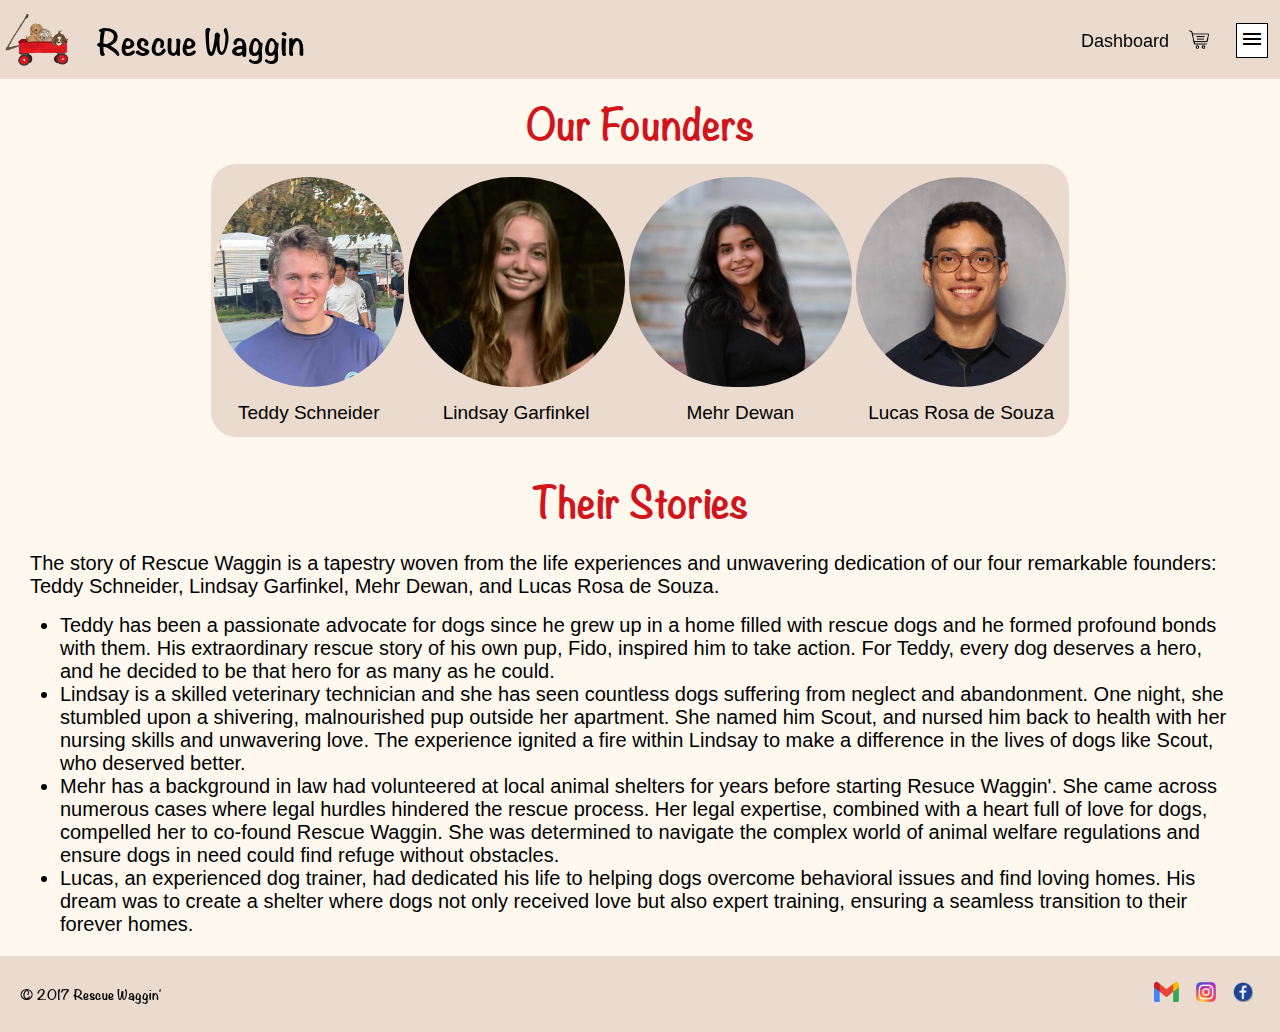
==== aboutUs.html @ d1c4777e "cart and dashboard" ====
<!DOCTYPE html>
<html>
    <head>
        <title>Midterm</title>
        <meta name="viewport" content="width=device-width, initial-scale=1.0">
        <link rel="stylesheet" href="general.css">
        <!-- links library for hamburger and close icons -->
        <link href="https://fonts.googleapis.com/icon?family=Material+Icons" rel="stylesheet">
        <script src="general.js"></script>

        <style type="text/css">
            footer {
                position: relative !important;
            }

            h1 {
                margin: 10px;
                color: rgb(209,21,28);
                text-align: center;
                font-size: 40px;;
            }

            p {
                margin: 10px;
                font-family: 'Lucida Sans', 'Lucida Sans Regular', 'Lucida Grande', 'Lucida Sans Unicode', Geneva, Verdana, sans-serif;
                font-weight: lighter;
                font-size: 20px;
            }

            .ourStory li { 
                margin-right: 25px;
                font-family: 'Lucida Sans', 'Lucida Sans Regular', 'Lucida Grande', 'Lucida Sans Unicode', Geneva, Verdana, sans-serif;
                font-weight: lighter;
                font-size: 20px;
            }

            td img {
                border-radius: 120px;
                margin-top: 10px;
            }
            .about {
                display: flex;
                justify-content: center; /* Center the table horizontally */
                align-items: center;
                flex-wrap: wrap;
                padding: 0 20px; /* Add some horizontal padding for spacing */
            }

            .about td {
                padding: 20px; /* Add some padding to the individual cells for spacing */
                width:50%;
            }


            .about h1 {
                text-align: center;
            }
            
            .founders {
                text-align: center;
                margin: 0 auto; 
                width: 65%; 
                background-color: rgba(152, 106, 79, 0.2);
                border-radius: 25px;
                margin-bottom: 30px;
            }

            .founders p {
                font-size: 19px;
            }

            @media (max-width: 1000px) {     
                td {
                    /* display: flex; */
                    text-align: center;
                    margin-bottom: 20px; 
                    width: 100%;
                    padding: 5px;
                    flex-basis: 100%;
                }

                tr {
                    display: flex;
                    flex-wrap: wrap;
                    width: fit-content;
                    align-items: center;
                }

                .about h1 {
                    text-align: center;
                }
            }

            .ourStory {
                margin: 20px;
            }
        </style>

    </head>
    <body>
        <nav class="nav">
            <ul class="navlist">
            <div class="logo">
                <li> 
                    <a href="index.html"> 
                        <img src="wagonLogo.png" alt="company logo">
                    </a> 
                </li>
                <li class="newTabs" id="companyName"> Rescue Waggin</li>
            </div> 
            </ul>
        </nav>

        <ul class="profile">
            <li>
                <a class="newTabs" href="dashboard.php">Dashboard</a>
            </li>
        </ul>
        <ul class="cart">
            <li>
                <a class="newTabs" href="index.html"><img src="images/cart.png" width="20"></a>
            </li>
        </ul>
        <ul class="tabGroup">
            <li> 
                <a class="tabs" href="aboutUs.html"  id="current"> OUR STORY</a> 
            </li>
            <li>
                <a class="tabs" href="rescues.html"> RECENT RESCUES</a>
            </li>
            <li>
            <a class="tabs" href="adoption.php"> ADOPT A DOG</a>
            </li>
            <li>
                <a class="tabs" href="availableDogs.php"> AVAILABLE DOGS</a>
            </li>
            <li>
                <a class="tabs" href="contact.html"> CONTACT US</a>
            </li>
            <li>
                <a class="tabs" href="events.html"> EVENTS </a>
            </li>
            <li>
                <a class="tabs" href="items.php"> DOG PRODUCTS </a>
            </li>
        </ul>

        <button class="hamburger">
            <div class="menuIcon material-icons"> menu</div>
            <div class="closeIcon material-icons"> close</div>
        </button>

        <h1>Our Founders</h1>

        <table class="founders">
            <tr>
                <td>
                    <img src="Teddy.jpg" height="210">
                    <p>Teddy Schneider</p>
                </td>
                <td>
                    <img src="lindsay.jpg" height="210">
                    <p>Lindsay Garfinkel</p>
                </td>
                <td>
                    <img src="Mehr.jpg" height="210">
                    <p>Mehr Dewan</p>
                </td>
                <td>
                    <img src="lucas2.jpg" height="210">
                    <p>Lucas Rosa de Souza</p>
                </td>
            </tr>
        </table>
    
        <h1>Their Stories</h1>
        
                
        <div class="ourStory">
            <p>The story of Rescue Waggin is a tapestry woven from the life experiences and unwavering dedication of 
                our four remarkable founders: Teddy Schneider, Lindsay Garfinkel, Mehr Dewan, and Lucas Rosa de Souza.</p>     
            <ul>
                <li> <b>Teddy</b> has been a passionate advocate for dogs since he grew up in a home filled with rescue dogs and he 
                    formed profound bonds with them. His extraordinary rescue story of his own pup, Fido, inspired him to 
                    take action. For Teddy, every dog deserves a hero, and he decided to be that hero for as many as he could.</li>
                <li> <b>Lindsay</b> is a skilled veterinary technician and she has seen countless dogs suffering from neglect and abandonment. 
                    One night, she stumbled upon a shivering, malnourished pup outside her apartment. She named him Scout, and nursed 
                    him back to health with her nursing skills and unwavering love. The experience ignited a fire within Lindsay to 
                    make a difference in the lives of dogs like Scout, who deserved better.</li>
                <li> <b>Mehr</b> has a background in law had volunteered at local animal shelters for years before starting Resuce Waggin'. 
                    She came across numerous cases where legal hurdles hindered the rescue process. Her legal expertise, combined 
                    with a heart full of love for dogs, compelled her to co-found Rescue Waggin. She was determined to navigate the complex world of animal welfare regulations and ensure dogs in need could find refuge without obstacles.</li>
                <li><b>Lucas</b>, an experienced dog trainer, had dedicated his life to helping dogs overcome behavioral issues and find 
                    loving homes. His dream was to create a shelter where dogs not only received love but also expert training, 
                    ensuring a seamless transition to their forever homes.</li>
            </ul>
        </div>

        <footer>
            <h4> &copy; 2017 Rescue Waggin' </h4>
            <ul class="nav">
                <li> <a href="https://www.gmail.com"><img src="images/gmailLogo.png" style="width:25px;height:20px;"></a> </li>
                <li> <a href="https://www.instagram.com"><img src="images/instagramLogo.png" style="width:20px;height:20px;"></a> </li>
                <li> <a href="https://www.facebook.com"><img src="images/facebookLogo.png" style="width:20px;height:20px;"></a> </li>
            </ul>
        </footer>

    </body>
</html>
---- general.css ----
/* * {
    font-family: Noteworthy;
} */

body {
    margin: 0;
    background-color:rgb(255, 248, 238);
    font-family: Noteworthy;
}

@font-face {
    font-family: Noteworthy;
    src: url(Noteworthy.ttf);
}

.nav {
    /* position: sticky; */
    top: 0;
    z-index: 99;
}

h1 {
    font-size: 40px;;
}

.navlist {
    overflow: hidden;
    list-style-type: none;
    margin: 0;
    background-color: rgba(152, 106, 79, 0.2);
    padding: 0;
    font-size: large;
    -webkit-backdrop-filter: blur(20px);
    backdrop-filter: blur(20px);
}

.logo {
    display: flex;
    flex-direction: row;
}

.logo img{
    vertical-align: middle;
    width: 80px;
    height: 73px;
    background-color: transparent;
    padding-bottom: 3px;
    padding-top: 2px;
}


.logo span {
    float: right;
    padding-top: 15px;
}

#companyName {
    font-size: xx-large;
    font-weight: 800;
    padding: 14px 16px;
}

/* new tab group style */
.profile {
    list-style-type: none;
    font-size: large;
    position: absolute;
    display: flex;
    flex-direction: row;
    margin-top: 10px;
    margin-right: 40px;
    top: 0;
    right: 50px;
    width: fit-content;
    height: auto;
    z-index: 99;
    background: transparent;
    border-radius: 5%;
}

.profile li a {
    text-decoration: none;
    color: black;
    padding:  14px 5px;
    font-family: 'Lucida Sans', 'Lucida Sans Regular', 'Lucida Grande', 'Lucida Sans Unicode', Geneva, Verdana, sans-serif;
}

.profile li {
    padding:  14px 16px;
    
}

.profile li a:hover {
    background-color: rgba(255, 255, 255, 0.2);
    border-radius: 25px;
}

.cart {
    list-style-type: none;
    font-size: large;
    position: absolute;
    display: flex;
    flex-direction: row;
    margin-top: 12px;
    /* margin-right: 11px; */
    top: 0;
    right: 50px;
    width: fit-content;
    height: auto;
    z-index: 99;
    background: transparent;
    border-radius: 5%;
    padding-left: 0px;
}

.cart li a {
    text-decoration: none;
    padding:  14px 5px;
}

.cart li {
    padding:  14px 16px;
}

.cart li a:hover {
    background-color: rgba(255, 255, 255, 0.2);
    border-radius: 25px;
}

.tabGroup {
    list-style-type: none;
    font-size: large;
    position: fixed;
    display: flex;
    flex-direction: column;
    transform: translateY(-200%); 
    transition: transform 0.5s;
    margin-top: 42px;
    margin-right: 11px;
    top: 0;
    right: 0;
    width: fit-content;
    height: auto;
    z-index: 99;
    background: white; 
    border-radius: 5%;
    opacity: 0;
}


/* navigation tab specific highlighting */
.tabGroup li a{
    float: right;
    transition-duration: 0.4s;
    /* color: black; */
    color: black;
    text-align: center;
    text-decoration: none;
    padding: 14px 16px;
}

/* Make the current page's tab red */
#current {
    /* color: rgb(209,21,28); */
    color: rgb(209,21,28);
}

.tabGroup li a:hover {
    background-color: rgba(209,21,28, 0.15);
    border-radius: 25px;
}

.tabGroup li a:active {
    background-color: (255, 255, 255, 0.4);
    border-radius: 25px;
}

/* Hamburger menu design */
.hamburger {
    position: absolute;
    z-index: 100;
    top: 23px;
    right: 12px;
    left: -10;
    padding: 3px;
    border: black solid 1px;
    background-color: white;
    cursor: pointer;
    transform: translateY(0);
    transition: transform 0.5s;
}

.showMenu {
    transform: translateY(0);
}

.closeIcon {
    display: none;
}

.menuIcon {
    display: block;
}

/* Footer Styling */
footer {
    position: absolute;
    bottom: 0;
    left: 0; 
    right: 0; 
    overflow-x: hidden; 
    z-index: 100;
    background-color: rgba(152, 106, 79, 0.2);
    display: flex;
    justify-content: space-between;
    align-items: center;
    padding: 10px 20px;
    color: black;
    font-size: 13px;
    text-align: center;
    -webkit-backdrop-filter: blur(10px);
    backdrop-filter: blur(10px);
}

footer ul.nav {
    list-style: none;
    padding: 0;
    margin: 0;
}

footer li {
    color: black;
    font-size: 13px;
    text-decoration: none;
    display: inline-block; 
    justify-content: flex-end;
    margin: 7px;
    align-items: center;
}


/* Media Queries for responsive design */
@media (max-width: 995px) {
    .CompanyName {
        font-size: 30px;
    }

    /* .hamburger {
        transform: translateY(0);
        transition: transform 0.5s;
    }

    .tabGroup li a:hover {
        background-color: rgba(255, 255, 255, 0.2);
    }

    .tabGroup {
        list-style-type: none;
        font-size: large;
        position: fixed;
        display: flex;
        flex-direction: column;
        transform: translateY(-200%); 
        transition: transform 0.5s;
        margin-top: 42px;
        margin-right: 11px;
        top: 0;
        right: 0;
        width: fit-content;
        height: auto;
        z-index: 99;
        background: navy; 
        border-radius: 5%;
        opacity: 0;
    }

    #current {
        color: yellow;
    }

    .tabGroup li a {
        color: white;
    }

    /* Class added and removed by JS for hamburger menu */
    /* .showMenu {
        transform: translateY(0);
    //}  */
}
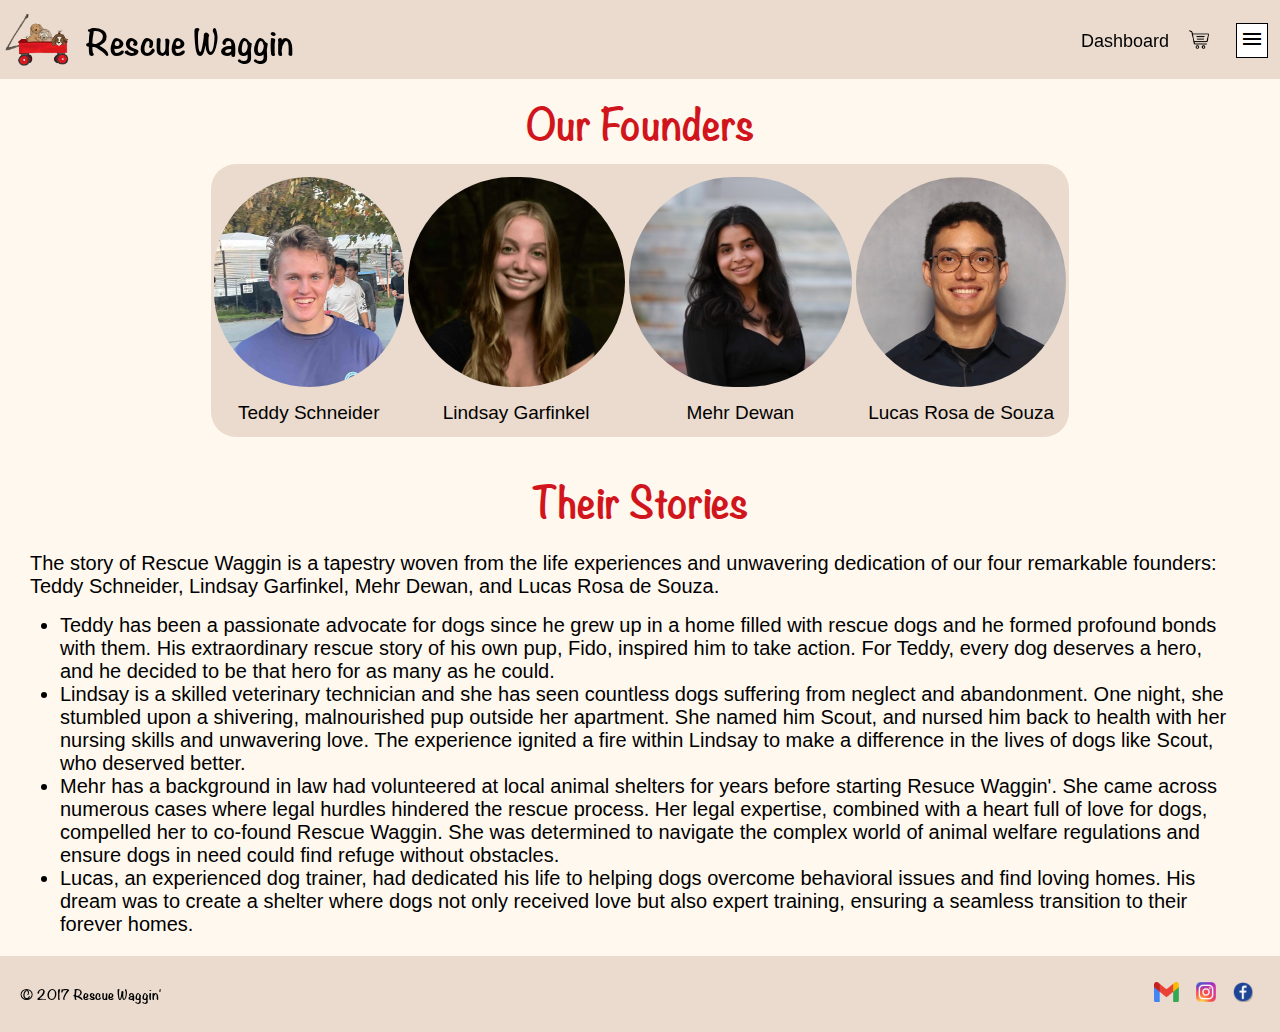
==== commit dd621542: "Updates" ====
--- a/aboutUs.html
+++ b/aboutUs.html
@@ -118,7 +118,7 @@
         </ul>
         <ul class="cart">
             <li>
-                <a class="newTabs" href="index.html"><img src="images/cart.png" width="20"></a>
+                <a class="newTabs" href="shoppingCart.php"><img src="images/cart.png" width="20"></a>
             </li>
         </ul>
         <ul class="tabGroup">
--- a/general.css
+++ b/general.css
@@ -57,7 +57,7 @@
 #companyName {
     font-size: xx-large;
     font-weight: 800;
-    padding: 14px 16px;
+    padding: 14px 5px;
 }
 
 /* new tab group style */
@@ -130,7 +130,7 @@
 .tabGroup {
     list-style-type: none;
     font-size: large;
-    position: fixed;
+    position: absolute;
     display: flex;
     flex-direction: column;
     transform: translateY(-200%); 
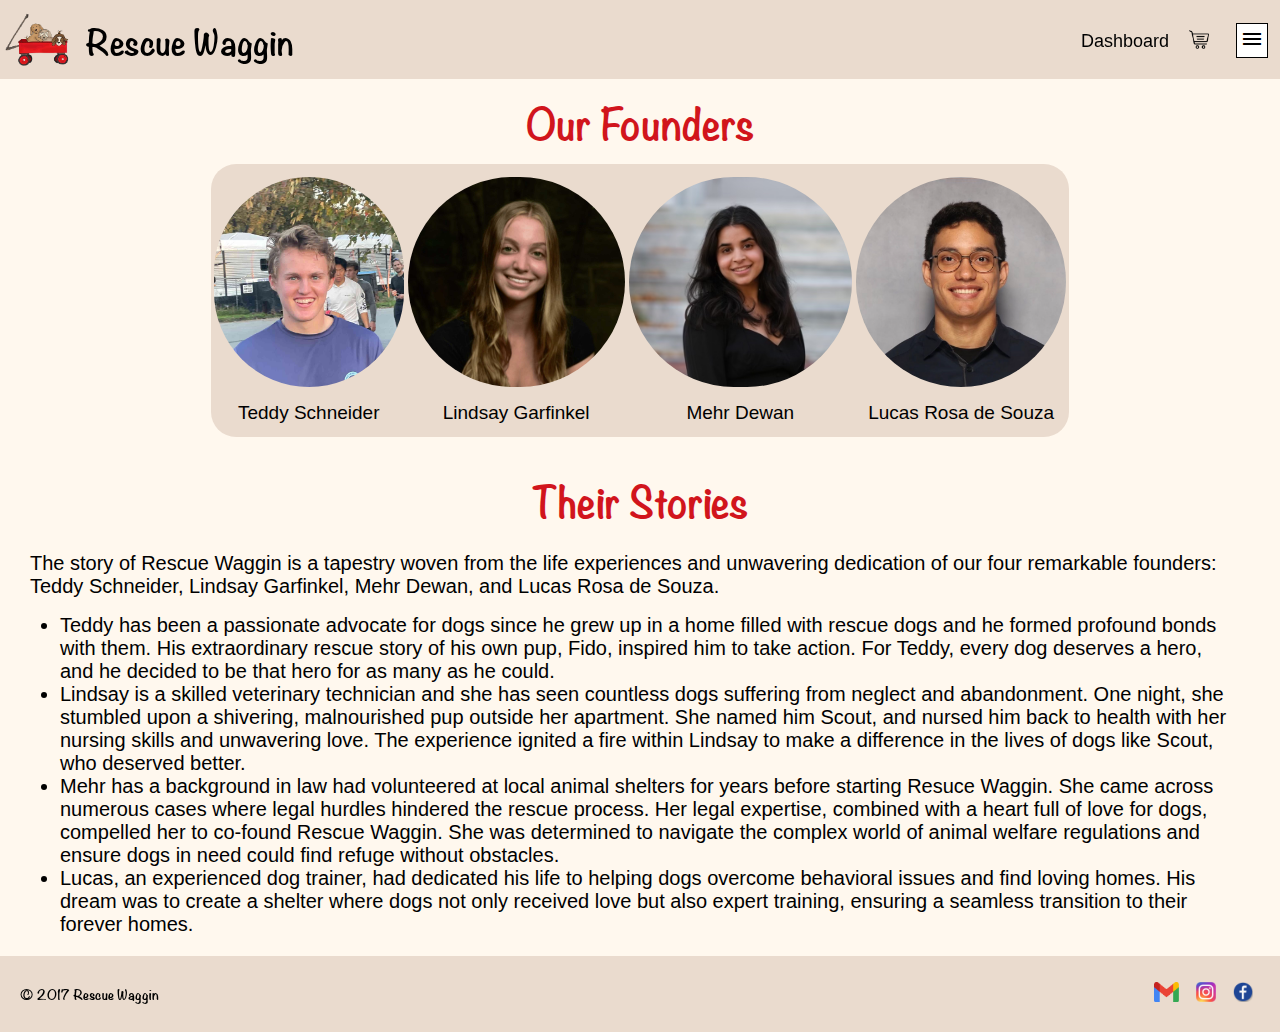
==== commit 1f9486e8: "take out ' in waggin', fix dashboard style" ====
--- a/aboutUs.html
+++ b/aboutUs.html
@@ -94,20 +94,28 @@
             .ourStory {
                 margin: 20px;
             }
+
+            #companyName a {
+                text-decoration: none;
+                color: black;
+            }
+
         </style>
 
     </head>
     <body>
         <nav class="nav">
             <ul class="navlist">
-            <div class="logo">
-                <li> 
-                    <a href="index.html"> 
-                        <img src="wagonLogo.png" alt="company logo">
-                    </a> 
-                </li>
-                <li class="newTabs" id="companyName"> Rescue Waggin</li>
-            </div> 
+                <div class="logo">
+                    <li> 
+                        <a href="index.html"> 
+                            <img src="wagonLogo.png" alt="company logo">
+                        </a> 
+                    </li>
+                    <li class="newTabs" id="companyName"> 
+                        <a href="index.html"> Rescue Waggin </a>
+                    </li>
+                </div> 
             </ul>
         </nav>
 
@@ -132,7 +140,7 @@
             <a class="tabs" href="adoption.php"> ADOPT A DOG</a>
             </li>
             <li>
-                <a class="tabs" href="availableDogs.php"> AVAILABLE DOGS</a>
+                <a class="tabs" href="availableDogs.php"> SEE OUR DOGS</a>
             </li>
             <li>
                 <a class="tabs" href="contact.html"> CONTACT US</a>
@@ -187,7 +195,7 @@
                     One night, she stumbled upon a shivering, malnourished pup outside her apartment. She named him Scout, and nursed 
                     him back to health with her nursing skills and unwavering love. The experience ignited a fire within Lindsay to 
                     make a difference in the lives of dogs like Scout, who deserved better.</li>
-                <li> <b>Mehr</b> has a background in law had volunteered at local animal shelters for years before starting Resuce Waggin'. 
+                <li> <b>Mehr</b> has a background in law had volunteered at local animal shelters for years before starting Resuce Waggin. 
                     She came across numerous cases where legal hurdles hindered the rescue process. Her legal expertise, combined 
                     with a heart full of love for dogs, compelled her to co-found Rescue Waggin. She was determined to navigate the complex world of animal welfare regulations and ensure dogs in need could find refuge without obstacles.</li>
                 <li><b>Lucas</b>, an experienced dog trainer, had dedicated his life to helping dogs overcome behavioral issues and find 
@@ -197,7 +205,7 @@
         </div>
 
         <footer>
-            <h4> &copy; 2017 Rescue Waggin' </h4>
+            <h4> &copy; 2017 Rescue Waggin </h4>
             <ul class="nav">
                 <li> <a href="https://www.gmail.com"><img src="images/gmailLogo.png" style="width:25px;height:20px;"></a> </li>
                 <li> <a href="https://www.instagram.com"><img src="images/instagramLogo.png" style="width:20px;height:20px;"></a> </li>
--- a/general.css
+++ b/general.css
@@ -181,7 +181,6 @@
     z-index: 100;
     top: 23px;
     right: 12px;
-    left: -10;
     padding: 3px;
     border: black solid 1px;
     background-color: white;
@@ -241,8 +240,9 @@
 
 /* Media Queries for responsive design */
 @media (max-width: 995px) {
-    .CompanyName {
-        font-size: 30px;
+    #companyName a {
+        /* font-size: 30px; */
+        display: none;
     }
 
     /* .hamburger {
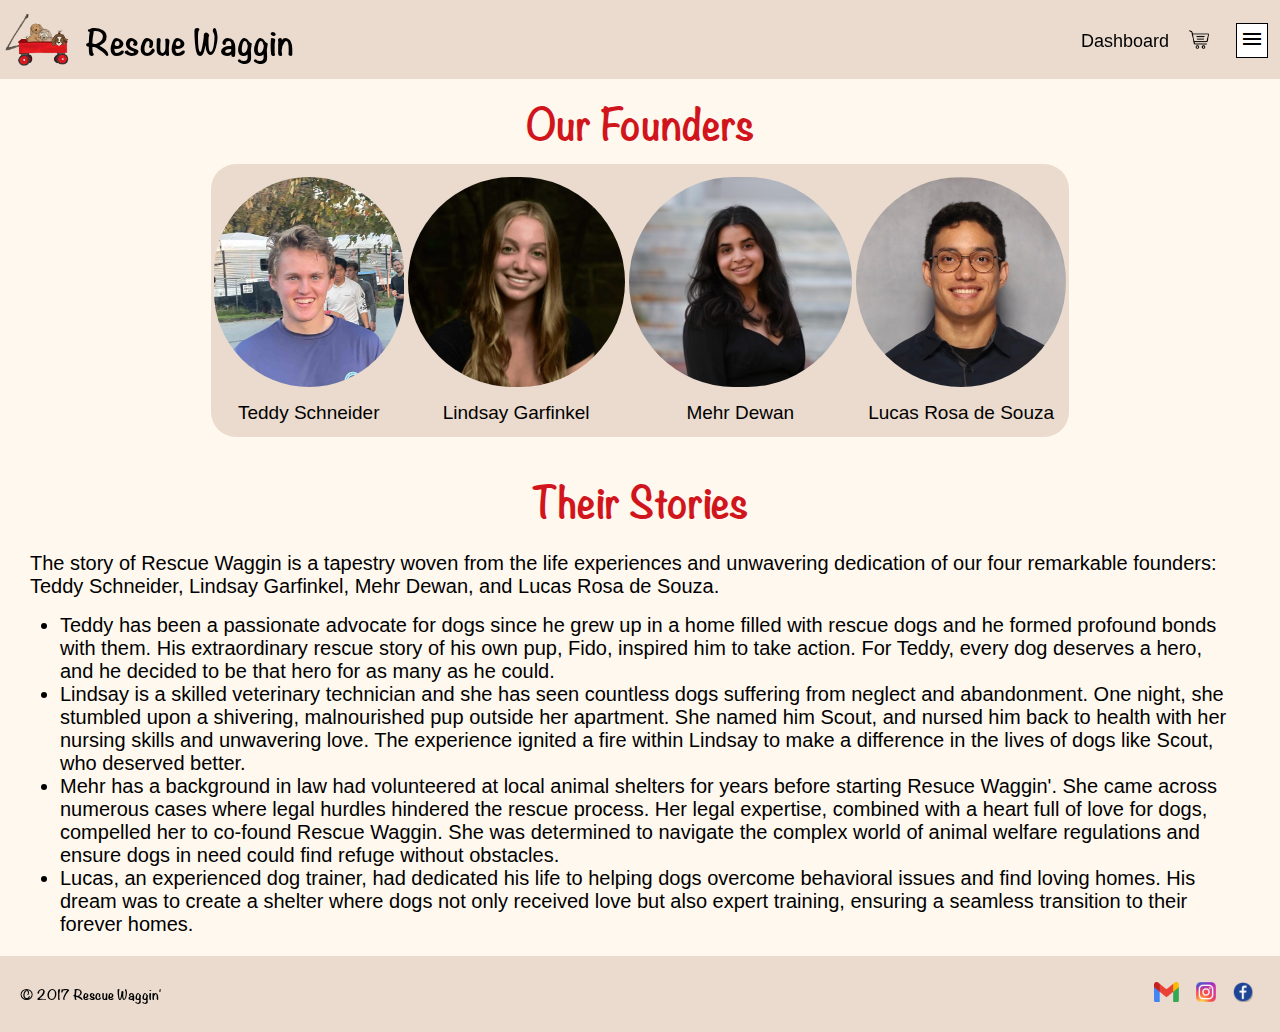
==== commit f101bdcf: "Merge branch 'main' of github.com:t-schneids/midterm into lucas" ====
--- a/aboutUs.html
+++ b/aboutUs.html
@@ -195,7 +195,7 @@
                     One night, she stumbled upon a shivering, malnourished pup outside her apartment. She named him Scout, and nursed 
                     him back to health with her nursing skills and unwavering love. The experience ignited a fire within Lindsay to 
                     make a difference in the lives of dogs like Scout, who deserved better.</li>
-                <li> <b>Mehr</b> has a background in law had volunteered at local animal shelters for years before starting Resuce Waggin. 
+                <li> <b>Mehr</b> has a background in law had volunteered at local animal shelters for years before starting Resuce Waggin'. 
                     She came across numerous cases where legal hurdles hindered the rescue process. Her legal expertise, combined 
                     with a heart full of love for dogs, compelled her to co-found Rescue Waggin. She was determined to navigate the complex world of animal welfare regulations and ensure dogs in need could find refuge without obstacles.</li>
                 <li><b>Lucas</b>, an experienced dog trainer, had dedicated his life to helping dogs overcome behavioral issues and find 
@@ -205,7 +205,7 @@
         </div>
 
         <footer>
-            <h4> &copy; 2017 Rescue Waggin </h4>
+            <h4> &copy; 2017 Rescue Waggin' </h4>
             <ul class="nav">
                 <li> <a href="https://www.gmail.com"><img src="images/gmailLogo.png" style="width:25px;height:20px;"></a> </li>
                 <li> <a href="https://www.instagram.com"><img src="images/instagramLogo.png" style="width:20px;height:20px;"></a> </li>
--- a/general.css
+++ b/general.css
@@ -87,7 +87,6 @@
 
 .profile li {
     padding:  14px 16px;
-    
 }
 
 .profile li a:hover {
@@ -240,9 +239,8 @@
 
 /* Media Queries for responsive design */
 @media (max-width: 995px) {
-    #companyName a {
-        /* font-size: 30px; */
-        display: none;
+    .CompanyName {
+        font-size: 30px;
     }
 
     /* .hamburger {
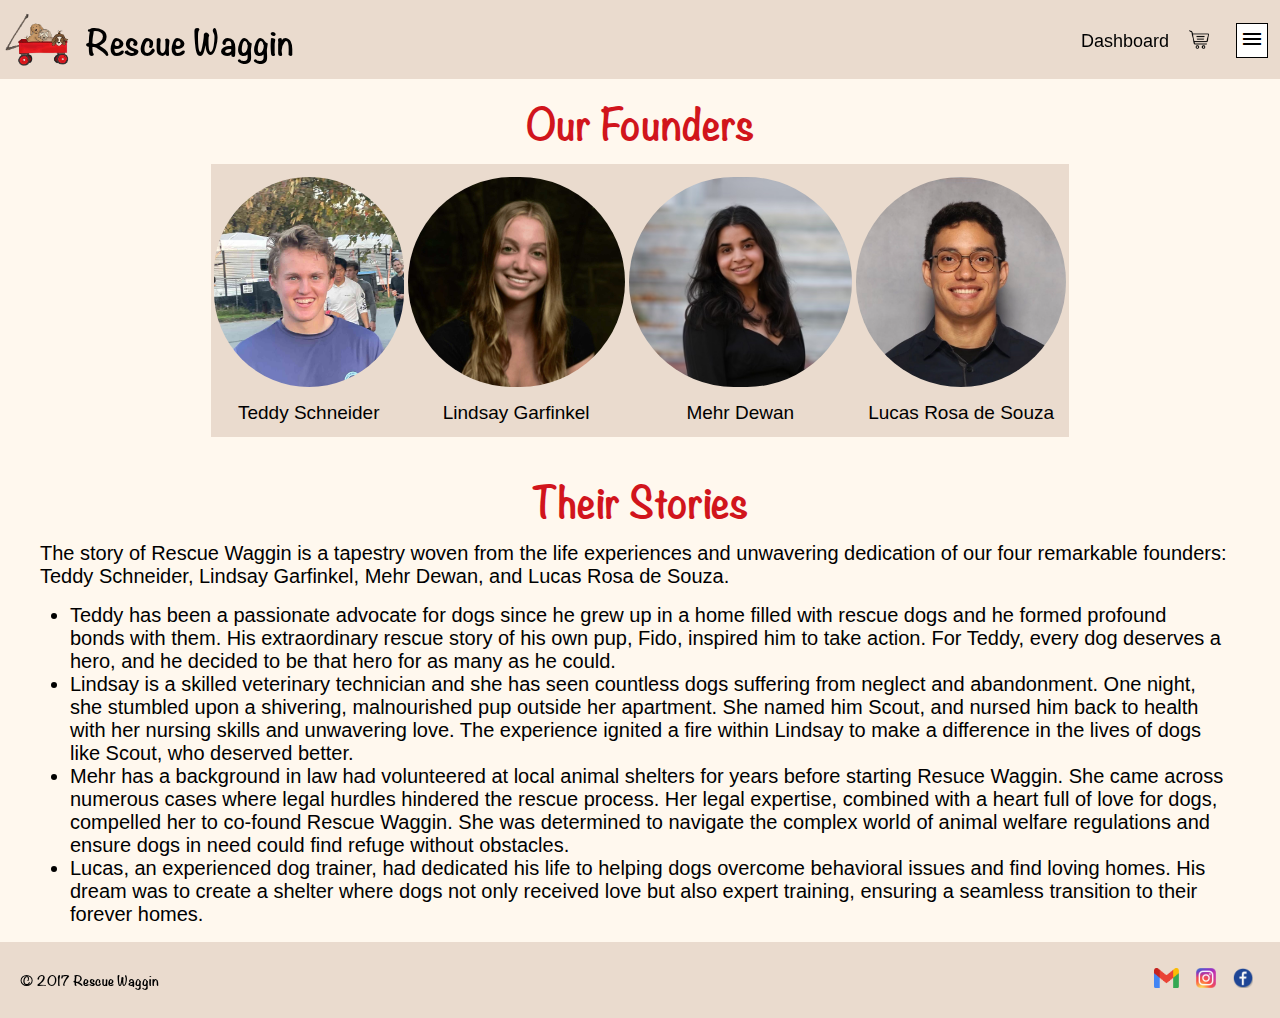
==== commit a76c38cc: "styling for rescues and available dogs" ====
--- a/aboutUs.html
+++ b/aboutUs.html
@@ -61,7 +61,7 @@
                 margin: 0 auto; 
                 width: 65%; 
                 background-color: rgba(152, 106, 79, 0.2);
-                border-radius: 25px;
+                /* border-radius: 25px; */
                 margin-bottom: 30px;
             }
 
@@ -89,10 +89,14 @@
                 .about h1 {
                     text-align: center;
                 }
+
+                .ourStory {
+                    font-size: 18px;
+                }
             }
 
             .ourStory {
-                margin: 20px;
+                margin: 0px 30px;
             }
 
             #companyName a {
@@ -195,7 +199,7 @@
                     One night, she stumbled upon a shivering, malnourished pup outside her apartment. She named him Scout, and nursed 
                     him back to health with her nursing skills and unwavering love. The experience ignited a fire within Lindsay to 
                     make a difference in the lives of dogs like Scout, who deserved better.</li>
-                <li> <b>Mehr</b> has a background in law had volunteered at local animal shelters for years before starting Resuce Waggin'. 
+                <li> <b>Mehr</b> has a background in law had volunteered at local animal shelters for years before starting Resuce Waggin. 
                     She came across numerous cases where legal hurdles hindered the rescue process. Her legal expertise, combined 
                     with a heart full of love for dogs, compelled her to co-found Rescue Waggin. She was determined to navigate the complex world of animal welfare regulations and ensure dogs in need could find refuge without obstacles.</li>
                 <li><b>Lucas</b>, an experienced dog trainer, had dedicated his life to helping dogs overcome behavioral issues and find 
@@ -205,7 +209,7 @@
         </div>
 
         <footer>
-            <h4> &copy; 2017 Rescue Waggin' </h4>
+            <h4> &copy; 2017 Rescue Waggin </h4>
             <ul class="nav">
                 <li> <a href="https://www.gmail.com"><img src="images/gmailLogo.png" style="width:25px;height:20px;"></a> </li>
                 <li> <a href="https://www.instagram.com"><img src="images/instagramLogo.png" style="width:20px;height:20px;"></a> </li>
